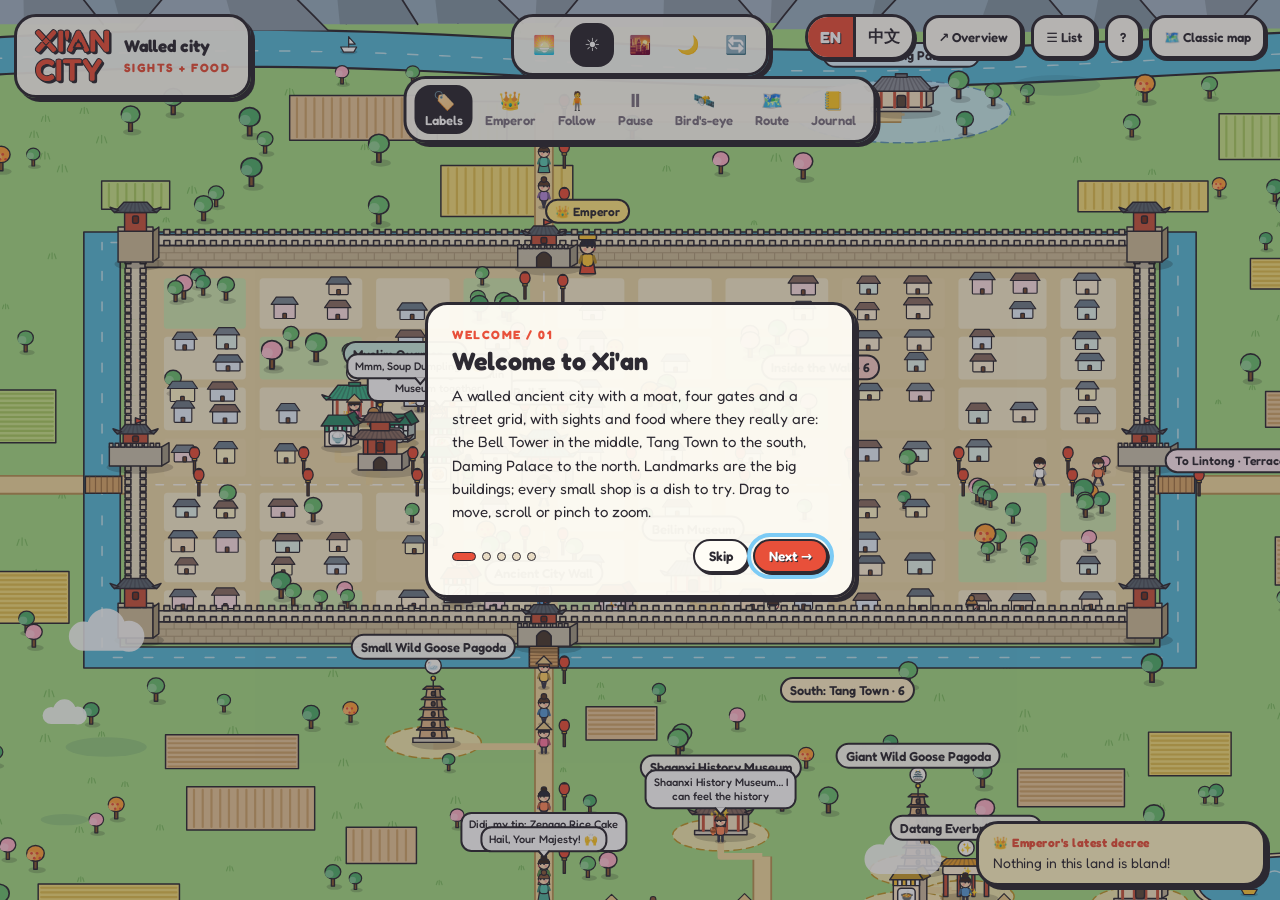
==== city/index.html @ 3e5f3c36 "Replace island version with a walled-city version Walled ancient city with moat, four gates and stre" ====
<!doctype html>
<html lang="en">
<head>
  <meta charset="utf-8">
  <meta name="viewport" content="width=device-width, initial-scale=1, maximum-scale=1, viewport-fit=cover">
  <title>Xi'an City · a living cartoon map of sights &amp; food</title>
  <meta name="description" content="Wander a tiny cartoon model of ancient Xi'an: the walled city, landmarks and street food in their real places, and little people eating their way around.">
  <meta name="theme-color" content="#58b9d6">
  <link rel="icon" href="data:image/svg+xml,%3Csvg xmlns='http://www.w3.org/2000/svg' viewBox='0 0 100 100'%3E%3Ctext y='.9em' font-size='90'%3E%F0%9F%8F%AF%3C/text%3E%3C/svg%3E">
  <link rel="preconnect" href="https://fonts.googleapis.com">
  <link rel="preconnect" href="https://fonts.gstatic.com" crossorigin>
  <link href="https://fonts.googleapis.com/css2?family=Fredoka:wght@400;500;600;700&display=swap" rel="stylesheet">
  <link rel="stylesheet" href="city.css">
</head>
<body>
  <canvas id="cv" role="img" data-i18n-aria="canvasAria" aria-label="Interactive illustrated map of the walled city of Xi'an"></canvas>

  <div id="logo" class="ui glass">
    <div class="big">XI'AN<br>CITY</div>
    <div class="sub"><b data-i18n="logoTag">Walled city</b><span data-i18n="logoSub">Sights + Food</span></div>
  </div>

  <div id="tod" class="ui glass" role="group" aria-label="Time of day"></div>

  <div id="tools" class="ui glass" role="toolbar">
    <button class="tb on" id="bLabel" aria-pressed="true"><span class="i">🏷️</span><span data-tool="labels">Labels</span></button>
    <button class="tb" id="bEmperor" aria-pressed="false"><span class="i">👑</span><span data-tool="emperor">Emperor</span></button>
    <button class="tb" id="bFollow" aria-pressed="false"><span class="i">🧍</span><span data-tool="follow">Follow</span></button>
    <button class="tb" id="bPause" aria-pressed="false"><span class="i" id="pauseIcon">⏸</span><span id="pauseTx" data-tool="pause">Pause</span></button>
    <button class="tb" id="bBird" aria-pressed="false"><span class="i">🛰️</span><span data-tool="bird">Bird's-eye</span></button>
    <button class="tb" id="bPlan" aria-pressed="false"><span class="i">🗺️</span><span data-tool="plan">Route</span></button>
    <button class="tb" id="bLog" aria-pressed="false"><span class="i">📒</span><span data-tool="log">Journal</span></button>
  </div>

  <div id="right" class="ui">
    <div class="lang" role="group" data-i18n-aria="langAria" aria-label="Language">
      <button type="button" data-lang="en" aria-pressed="true">EN</button><button type="button" data-lang="zh" aria-pressed="false">中文</button>
    </div>
    <button class="tb" id="bAll" data-i18n="overview">↗ Overview</button>
    <button class="tb" id="bList" data-i18n="list" aria-expanded="false">☰ List</button>
    <button class="tb" id="bHelp" aria-label="Help">?</button>
    <a class="tb" id="bClassic" href="../index.html" data-i18n="classic">🗺️ Classic map</a>
  </div>

  <div id="follow" class="ui glass" aria-live="polite"></div>

  <div id="decree" class="ui glass"><b data-i18n="decreeTitle">👑 Emperor's latest decree</b><span id="decreeTx"></span></div>

  <aside id="drawer" class="ui glass" aria-label="Places">
    <input id="q" type="search" data-i18n-ph="search" placeholder="🔍 Search places, notes…" autocomplete="off">
    <div id="cats"></div>
    <div id="list"></div>
  </aside>

  <aside id="log" class="ui glass"><h5 data-i18n="logTitle">City journal</h5><div id="logs" aria-live="off"></div></aside>

  <section id="card" class="ui glass" aria-live="polite"></section>

  <aside id="plan" class="ui glass" aria-label="Route planner">
    <div class="ph"><b data-i18n="planTitle">🗺️ Route planner</b><button id="pclose" type="button" aria-label="Close">×</button></div>
    <div class="pset">
      <label><span data-i18n="pStart">Start time</span><input type="time" id="pTime" value="09:30"></label>
      <label><span data-i18n="pFrom">Start from</span><select id="pFrom"></select></label>
      <label><span data-i18n="pMode">Travel</span><select id="pMode"></select></label>
      <label><span data-i18n="pPace">Pace</span><select id="pPace"></select></label>
    </div>
    <div class="pbar"><span id="pCount"></span><span><button class="btn" id="pFav" type="button" data-i18n="useFavs">⭐ Add favorites</button> <button class="btn" id="pClear" type="button" data-i18n="clear">Clear</button></span></div>
    <div id="pList"></div>
    <div class="pgo"><button class="btn pri" id="pGo" type="button" data-i18n="go">✨ Auto-plan route</button></div>
    <div id="pOut" aria-live="polite"></div>
    <p class="pnote" id="pNote"></p>
  </aside>

  <div id="intro" class="ui" role="dialog" aria-modal="true" aria-labelledby="iti">
    <div class="box glass">
      <div class="st" id="ist"></div><h2 id="iti"></h2><p id="itx"></p>
      <div class="row"><div class="dots" id="idt"></div><div><button class="btn" id="iskip" type="button"></button> <button class="btn pri" id="inext" type="button"></button></div></div>
    </div>
  </div>

  <script src="../js/data.js"></script>
  <script src="../js/i18n.js"></script>
  <script src="strings.js"></script>
  <script src="city.js"></script>
</body>
</html>
---- city/city.css ----
:root {
  --ink: #2d2a32;
  --cream: #fff6e0;
  --paper: #fffdf6;
  --red: #e8503a;
  --yellow: #ffc93c;
  --jade: #3fb68b;
  --sky: #7ccbf5;
  --pink: #ff9ebb;
  --mut: #7a7280;
  --line: #e8dcc4;
  --border: 3px solid var(--ink);
  --shadow: 4px 4px 0 var(--ink);
  --font: 'Fredoka', ui-rounded, 'Yuanti SC', 'PingFang SC', 'Hiragino Sans GB', 'Microsoft YaHei', 'Noto Sans SC', system-ui, sans-serif;
}
*, *::before, *::after { box-sizing: border-box; }
html, body { height: 100%; margin: 0; overflow: hidden; font-family: var(--font); color: var(--ink); background: #58b9d6; -webkit-text-size-adjust: 100%; }
button, input, select { font: inherit; color: inherit; }
canvas { display: block; width: 100vw; height: 100vh; height: 100dvh; touch-action: none; cursor: grab; }
canvas.drag { cursor: grabbing; }
:focus-visible { outline: 4px solid var(--sky); outline-offset: 2px; }

.ui { position: fixed; z-index: 3; }
.glass { background: rgba(255, 253, 246, .95); border: var(--border); border-radius: 22px; box-shadow: var(--shadow); }

/* ----- logo ----- */
#logo { left: 14px; top: 14px; padding: 10px 18px; display: flex; align-items: center; gap: 14px; }
#logo .big { font-weight: 700; color: var(--red); font-size: 32px; line-height: .9; letter-spacing: -.5px; text-shadow: 2px 2px 0 var(--ink); -webkit-text-stroke: 1px var(--ink); }
#logo .sub b { display: block; font-size: 17px; }
#logo .sub span { color: var(--red); font-weight: 700; font-size: 12px; letter-spacing: 1.5px; text-transform: uppercase; }

/* ----- toolbars ----- */
#tod { left: 50%; top: 14px; transform: translateX(-50%); display: flex; gap: 4px; padding: 6px 8px; }
#tools { left: 50%; top: 76px; transform: translateX(-50%); display: flex; gap: 2px; padding: 6px 8px; max-width: calc(100vw - 24px); }
.tb {
  border: 0; background: none; cursor: pointer; border-radius: 16px; padding: 6px 10px; color: var(--mut);
  font-size: 13px; font-weight: 600; display: flex; flex-direction: column; align-items: center; gap: 1px;
  min-width: 54px; min-height: 44px; justify-content: center; text-decoration: none; transition: background .15s, color .15s; white-space: nowrap;
}
.tb .i { font-size: 18px; line-height: 1.1; }
.tb:hover { background: #f6ead0; color: var(--ink); }
.tb.on { background: var(--ink); color: #fff; }
#tod .tb { min-width: 44px; padding: 6px; }

#right { right: 14px; top: 14px; display: flex; gap: 8px; align-items: center; flex-wrap: wrap; justify-content: flex-end; max-width: 52vw; }
#right .tb { flex-direction: row; background: var(--paper); border: var(--border); box-shadow: 2px 2px 0 var(--ink); color: var(--ink); padding: 8px 12px; min-width: 0; }
#right .tb:hover { background: var(--yellow); }
#right .tb[aria-expanded="true"] { background: var(--ink); color: #fff; }
.lang { display: inline-flex; border: var(--border); border-radius: 999px; overflow: hidden; background: var(--paper); box-shadow: 2px 2px 0 var(--ink); }
.lang button { cursor: pointer; border: 0; background: transparent; font-weight: 700; padding: 6px 12px; min-height: 40px; min-width: 44px; }
.lang button + button { border-left: 3px solid var(--ink); }
.lang button[aria-pressed="true"] { background: var(--red); color: #fff; text-shadow: 1px 1px 0 var(--ink); }

/* ----- floating bits ----- */
#follow { left: 50%; top: 144px; transform: translateX(-50%); padding: 6px 8px 6px 16px; font-size: 14px; display: none; align-items: center; gap: 8px; border-radius: 999px; max-width: 92vw; }
#follow.show { display: flex; }
#follow button { cursor: pointer; border: 2px solid var(--ink); background: var(--yellow); border-radius: 999px; padding: 3px 12px; font-weight: 600; min-height: 32px; }
#decree { right: 14px; bottom: 14px; width: 290px; padding: 10px 14px; font-size: 14px; line-height: 1.5; background: #fff3c4; }
#decree b { display: block; color: var(--red); font-size: 12px; letter-spacing: .5px; }

#drawer { right: 14px; top: 76px; width: 330px; max-height: calc(100vh - 100px); max-height: calc(100dvh - 100px); display: none; flex-direction: column; overflow: hidden; }
#drawer.show { display: flex; }
#drawer input { margin: 12px 12px 8px; padding: 9px 14px; border: 2px solid var(--ink); border-radius: 14px; font-size: 14px; background: #fff; }
#cats { display: flex; flex-wrap: wrap; gap: 6px; padding: 0 12px 10px; }
.chip { border: 2px solid var(--ink); border-radius: 99px; padding: 3px 11px; font-size: 12.5px; cursor: pointer; background: #fff; font-weight: 600; min-height: 30px; }
.chip.on { background: var(--ink); color: #fff; }
.chip i { display: inline-block; width: 9px; height: 9px; border-radius: 50%; margin-right: 5px; border: 1.5px solid var(--ink); }
#list { overflow: auto; padding: 0 8px 12px; }
#list h4 { margin: 0; font-size: 11.5px; letter-spacing: 1px; color: var(--mut); padding: 10px 8px 4px; text-transform: uppercase; }
.it { display: flex; align-items: center; gap: 10px; padding: 6px 8px; border-radius: 12px; cursor: pointer; font-size: 14px; width: 100%; border: 0; background: none; text-align: left; }
.it:hover, .it.sel { background: #fff0b8; }
.it .em { flex: none; width: 36px; height: 36px; display: grid; place-items: center; font-size: 19px; border: 2px solid var(--ink); border-radius: 11px; }
.it .tx { flex: 1; min-width: 0; line-height: 1.2; }
.it small { display: block; color: var(--mut); font-size: 12px; }
.it .star { font-size: 14px; }
.empty { padding: 20px; color: var(--mut); text-align: center; }

#log { left: 14px; bottom: 14px; width: 310px; max-height: 260px; padding: 10px 14px; display: none; overflow: hidden; flex-direction: column; }
#log.show { display: flex; }
#log h5 { margin: 0 0 6px; font-size: 14px; }
#logs { overflow: auto; font-size: 13px; line-height: 1.4; }
#logs div { padding: 3px 0; border-bottom: 1px dashed var(--line); }
#logs .own { color: var(--red); }

/* ----- place card ----- */
#card { left: 50%; bottom: 18px; transform: translateX(-50%); width: min(560px, calc(100vw - 24px)); padding: 14px 16px; display: none; gap: 14px; align-items: flex-start; }
#card.show { display: flex; }
#card .sign { flex: none; width: 84px; height: 84px; display: grid; place-items: center; font-size: 42px; border: var(--border); border-radius: 20px; transform: rotate(-4deg); box-shadow: 2px 2px 0 var(--ink); }
#card .body { flex: 1; min-width: 0; }
#card h2 { margin: 0; font-size: 21px; line-height: 1.15; }
#card .sub { color: var(--mut); font-size: 14px; }
#card .tags { margin: 6px 0; display: flex; gap: 6px; flex-wrap: wrap; }
.tag { font-size: 12px; font-weight: 600; padding: 1px 10px; border: 2px solid var(--ink); border-radius: 999px; background: var(--sky); }
#card p { margin: 0 0 6px; font-size: 14.5px; line-height: 1.4; }
#card .tip { font-size: 13.5px; padding: 6px 10px; background: var(--cream); border: 2px dashed var(--ink); border-radius: 12px; }
#card .acts { display: flex; gap: 8px; flex-wrap: wrap; margin-top: 10px; }
#card .x { position: absolute; right: 10px; top: 6px; border: 0; background: none; font-size: 24px; cursor: pointer; color: var(--mut); line-height: 1; min-width: 32px; min-height: 32px; }

.btn {
  display: inline-block; cursor: pointer; text-decoration: none; font-weight: 600; font-size: 13.5px; padding: 6px 14px; min-height: 34px;
  background: var(--paper); border: 2px solid var(--ink); border-radius: 999px; box-shadow: 2px 2px 0 var(--ink); color: var(--ink);
  transition: transform .1s, box-shadow .1s;
}
.btn:hover { background: var(--yellow); }
.btn:active { transform: translate(2px, 2px); box-shadow: 0 0 0 var(--ink); }
.btn.pri { background: var(--red); color: #fff; text-shadow: 1px 1px 0 var(--ink); }
.btn.pri:hover { background: #f06a55; }

/* ----- planner ----- */
#plan { left: 14px; top: 76px; width: 410px; max-height: calc(100vh - 100px); max-height: calc(100dvh - 100px); overflow: auto; display: none; padding: 0 0 14px; z-index: 5; }
#plan.show { display: block; }
#plan .ph { position: sticky; top: 0; background: var(--paper); display: flex; justify-content: space-between; align-items: center; padding: 12px 16px 8px; z-index: 2; border-bottom: 2px solid var(--ink); }
#plan .ph b { font-size: 17px; }
#plan .ph button { border: 0; background: none; font-size: 26px; cursor: pointer; color: var(--mut); min-width: 36px; min-height: 36px; }
.pset { display: grid; grid-template-columns: 1fr 1fr; gap: 8px; padding: 12px 16px; }
.pset label { display: flex; flex-direction: column; font-size: 12px; color: var(--mut); font-weight: 600; gap: 3px; }
.pset input, .pset select { font-size: 14px; padding: 7px 8px; border: 2px solid var(--ink); border-radius: 10px; background: #fff; min-height: 38px; }
.pbar { display: flex; justify-content: space-between; align-items: center; padding: 0 16px 6px; font-size: 13.5px; font-weight: 600; gap: 6px; flex-wrap: wrap; }
#pList { padding: 0 10px; max-height: 280px; overflow: auto; border-top: 2px solid var(--ink); border-bottom: 2px solid var(--ink); }
#pList h4 { margin: 0; font-size: 11.5px; letter-spacing: 1px; color: var(--mut); padding: 10px 6px 4px; display: flex; align-items: center; gap: 6px; text-transform: uppercase; }
#pList h4 i { width: 9px; height: 9px; border-radius: 50%; display: inline-block; border: 1.5px solid var(--ink); }
.pi { display: flex; align-items: center; gap: 8px; padding: 6px; border-radius: 10px; font-size: 14px; cursor: pointer; }
.pi:hover { background: #fff0b8; }
.pi input { width: 18px; height: 18px; accent-color: var(--red); flex: none; }
.pgo { padding: 12px 16px 4px; }
.pgo .btn { width: 100%; padding: 10px; font-size: 15.5px; }
#pOut { padding: 6px 16px; }
#pOut .sum { font-size: 13.5px; background: #fff0b8; border: 2px solid var(--ink); border-radius: 12px; padding: 8px 12px; line-height: 1.5; }
#pOut .warn { font-size: 13px; background: #ffe0d8; border-radius: 10px; padding: 6px 10px; margin-top: 8px; }
#pOut .muted { color: var(--mut); font-size: 13.5px; }
.tl { list-style: none; margin: 8px 0 0; padding: 0; }
.tl .leg { font-size: 12px; color: var(--mut); padding: 2px 0 2px 34px; border-left: 3px dashed var(--red); margin-left: 12px; }
.tl .stop { display: flex; gap: 10px; padding: 6px 0; }
.tl .no { width: 28px; height: 28px; border-radius: 50%; color: #fff; font-weight: 700; display: flex; align-items: center; justify-content: center; flex: none; font-size: 14px; background: var(--red); border: 2px solid var(--ink); text-shadow: 1px 1px 0 var(--ink); }
.tl .tm { font-weight: 700; font-size: 13.5px; }
.tl .tm small { color: var(--mut); font-weight: 500; }
.tl .nm { font-size: 14.5px; font-weight: 600; }
.tl .nm.late { color: #b3261e; }
.tl a { color: var(--red); font-size: 12.5px; }
.pnote { margin: 0; font-size: 11.5px; color: var(--mut); padding: 8px 16px 0; line-height: 1.5; }

/* ----- intro ----- */
#intro { inset: 0; display: none; place-items: center; background: rgba(45, 42, 50, .35); z-index: 20; padding: 12px; }
#intro.show { display: grid; }
#intro .box { width: min(430px, 100%); padding: 22px 24px; }
#intro .st { color: var(--red); font-weight: 700; font-size: 12px; letter-spacing: 1.5px; }
#intro h2 { margin: 4px 0 8px; font-size: 25px; }
#intro p { margin: 0; line-height: 1.55; font-size: 15px; min-height: 5.6em; }
#intro .row { display: flex; justify-content: space-between; align-items: center; margin-top: 16px; gap: 10px; flex-wrap: wrap; }
.dots { display: flex; gap: 6px; }
.dots i { width: 9px; height: 9px; border-radius: 9px; background: var(--line); border: 1.5px solid var(--ink); }
.dots i.on { width: 24px; background: var(--red); }

html[lang="zh-CN"] body { letter-spacing: .02em; }

/* ----- mobile ----- */
@media (max-width: 820px) {
  #logo { padding: 6px 12px; gap: 10px; left: 8px; top: 8px; }
  #logo .big { font-size: 22px; }
  #logo .sub b { font-size: 13px; }
  #logo .sub span { font-size: 10px; }
  #tod { top: auto; bottom: calc(76px + env(safe-area-inset-bottom)); }
  #tools { top: auto; bottom: calc(10px + env(safe-area-inset-bottom)); max-width: calc(100vw - 16px); overflow-x: auto; }
  .tb { min-width: 52px; }
  #right { top: 8px; right: 8px; max-width: 46vw; gap: 6px; }
  #right .tb { padding: 6px 10px; font-size: 12.5px; }
  #bClassic, #bHelp { display: none; }
  #drawer { left: 8px; right: 8px; width: auto; top: 64px; max-height: 55vh; }
  #card { bottom: calc(138px + env(safe-area-inset-bottom)); padding: 10px 12px; }
  #card .sign { width: 60px; height: 60px; font-size: 30px; border-radius: 16px; }
  #card h2 { font-size: 18px; }
  #card p { font-size: 13.5px; }
  #log { display: none !important; }
  #plan { left: 8px; right: 8px; width: auto; top: 8px; bottom: calc(76px + env(safe-area-inset-bottom)); max-height: none; z-index: 8; }
  #pList { max-height: 30vh; }
  #follow { top: auto; bottom: calc(196px + env(safe-area-inset-bottom)); font-size: 13px; }
  #decree { left: 8px; right: auto; top: 62px; bottom: auto; width: auto; max-width: 56vw; font-size: 12px; padding: 6px 10px; }
}
@media (max-width: 820px) and (max-height: 640px) { #decree { display: none; } }
@media (max-width: 480px) { #right .lang button { min-width: 38px; padding: 6px 8px; } }
@media (max-width: 820px) { #tools .tb { min-width: 46px; padding: 6px 5px; font-size: 12px; } #tools { gap: 0; } }
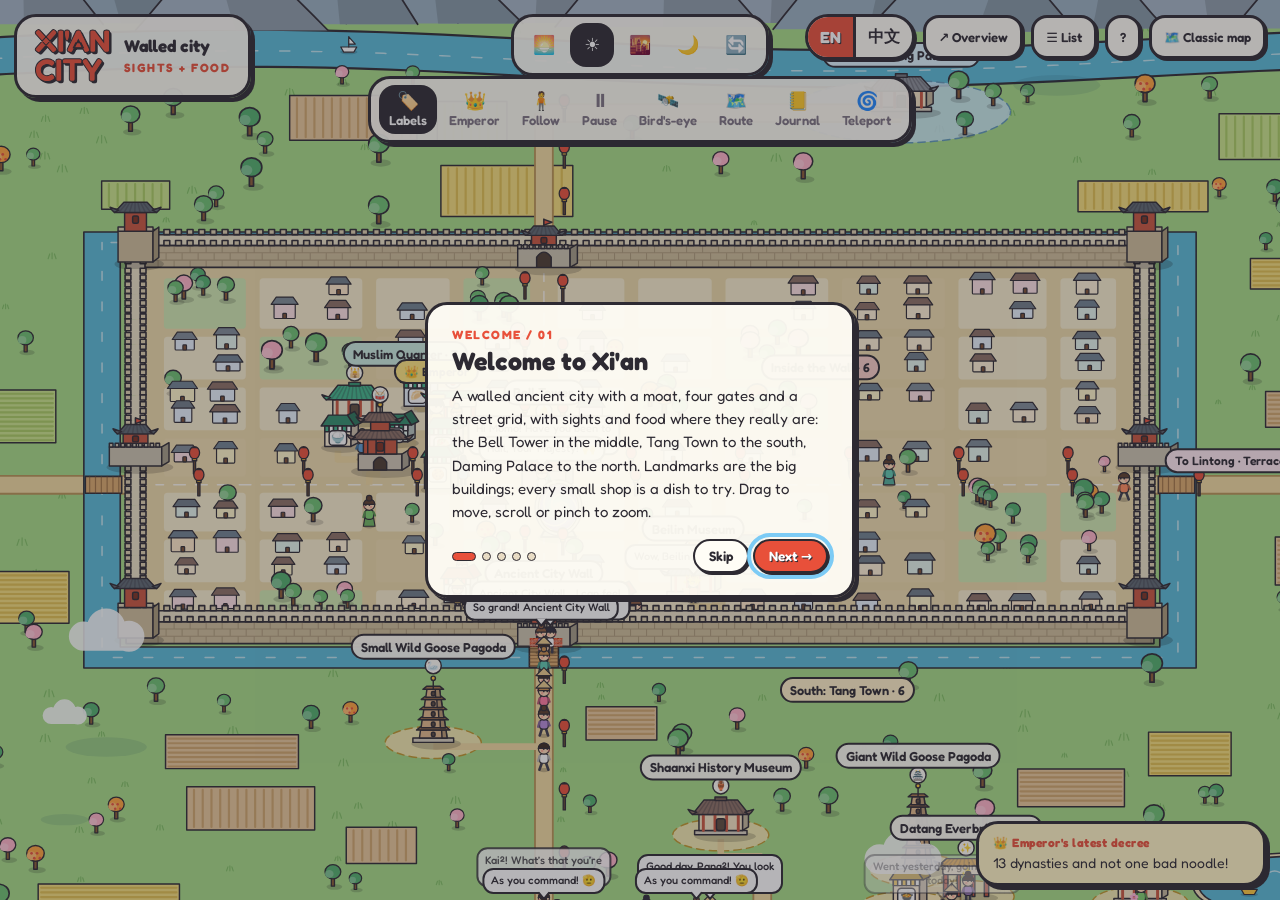
==== commit 60dc2def: "Add teleport portal to travel between cities" ====
--- a/city/index.html
+++ b/city/index.html
@@ -81,6 +81,7 @@
   <script src="../js/data.js"></script>
   <script src="../js/i18n.js"></script>
   <script src="strings.js"></script>
+  <script src="teleport.js"></script>
   <script src="city.js"></script>
 </body>
 </html>
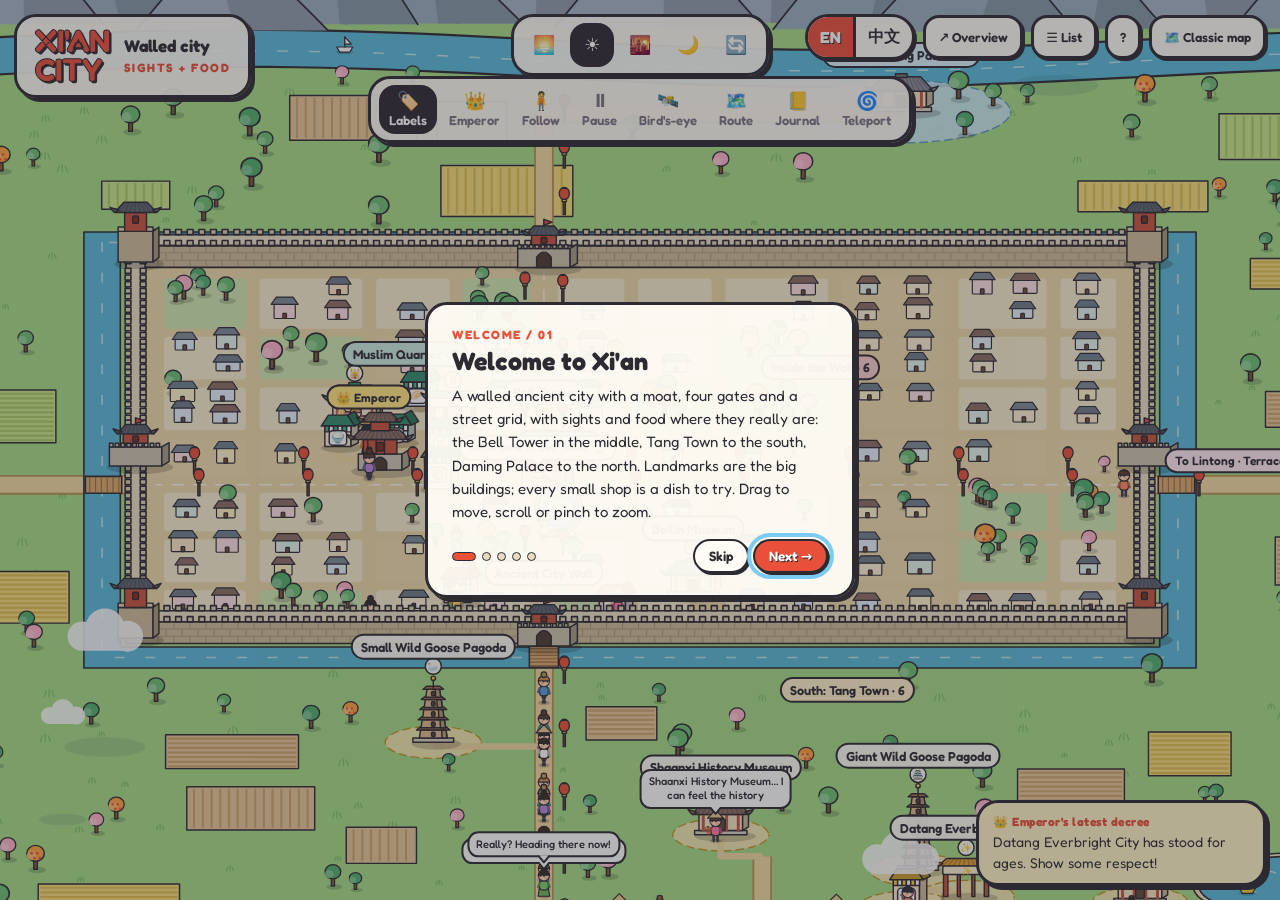
==== commit 4e5fc4a5: "Cache-bust teleport.js so the new city list loads" ====
--- a/city/index.html
+++ b/city/index.html
@@ -81,7 +81,7 @@
   <script src="../js/data.js"></script>
   <script src="../js/i18n.js"></script>
   <script src="strings.js"></script>
-  <script src="teleport.js"></script>
+  <script src="teleport.js?v=3"></script>
   <script src="city.js"></script>
 </body>
 </html>
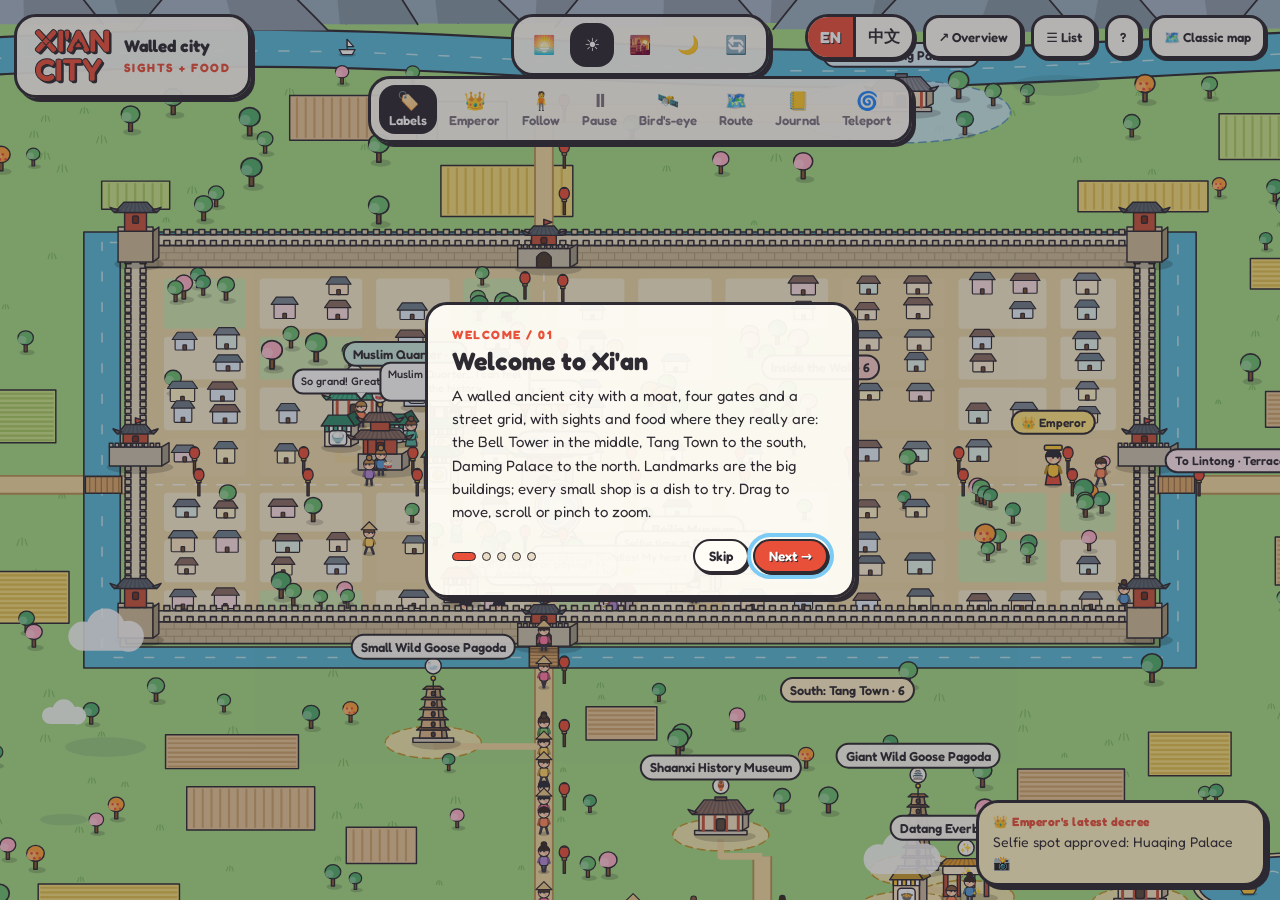
==== commit f1676d1c: "Add Banff & Jasper to the teleport picker" ====
--- a/city/index.html
+++ b/city/index.html
@@ -81,7 +81,7 @@
   <script src="../js/data.js"></script>
   <script src="../js/i18n.js"></script>
   <script src="strings.js"></script>
-  <script src="teleport.js?v=3"></script>
+  <script src="teleport.js?v=4"></script>
   <script src="city.js"></script>
 </body>
 </html>
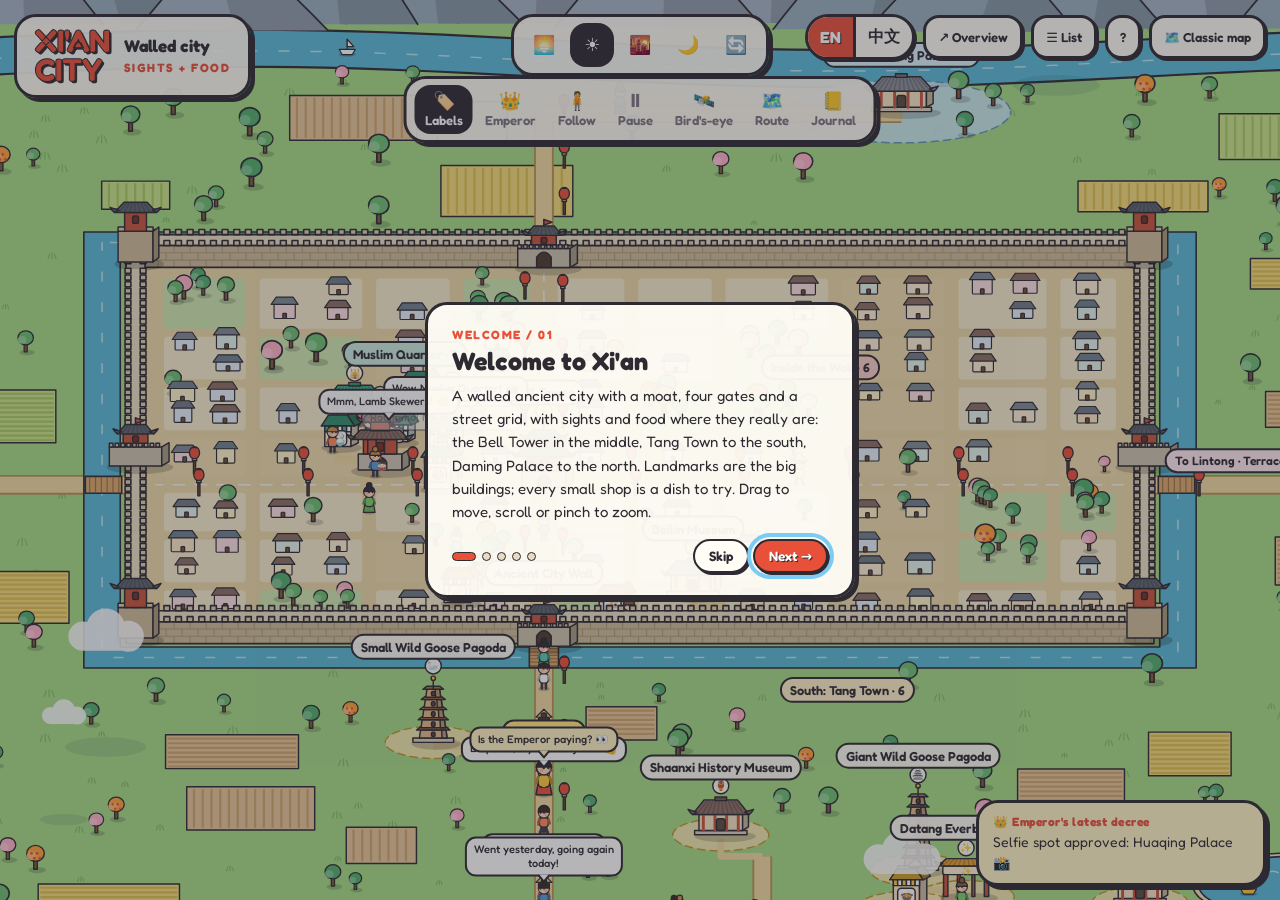
==== commit 47b3cb62: "Load teleport from the shared teleport site" ====
--- a/city/index.html
+++ b/city/index.html
@@ -81,7 +81,7 @@
   <script src="../js/data.js"></script>
   <script src="../js/i18n.js"></script>
   <script src="strings.js"></script>
-  <script src="teleport.js?v=4"></script>
+  <script src="https://ruanhoo.github.io/teleport/teleport.js"></script>
   <script src="city.js"></script>
 </body>
 </html>
